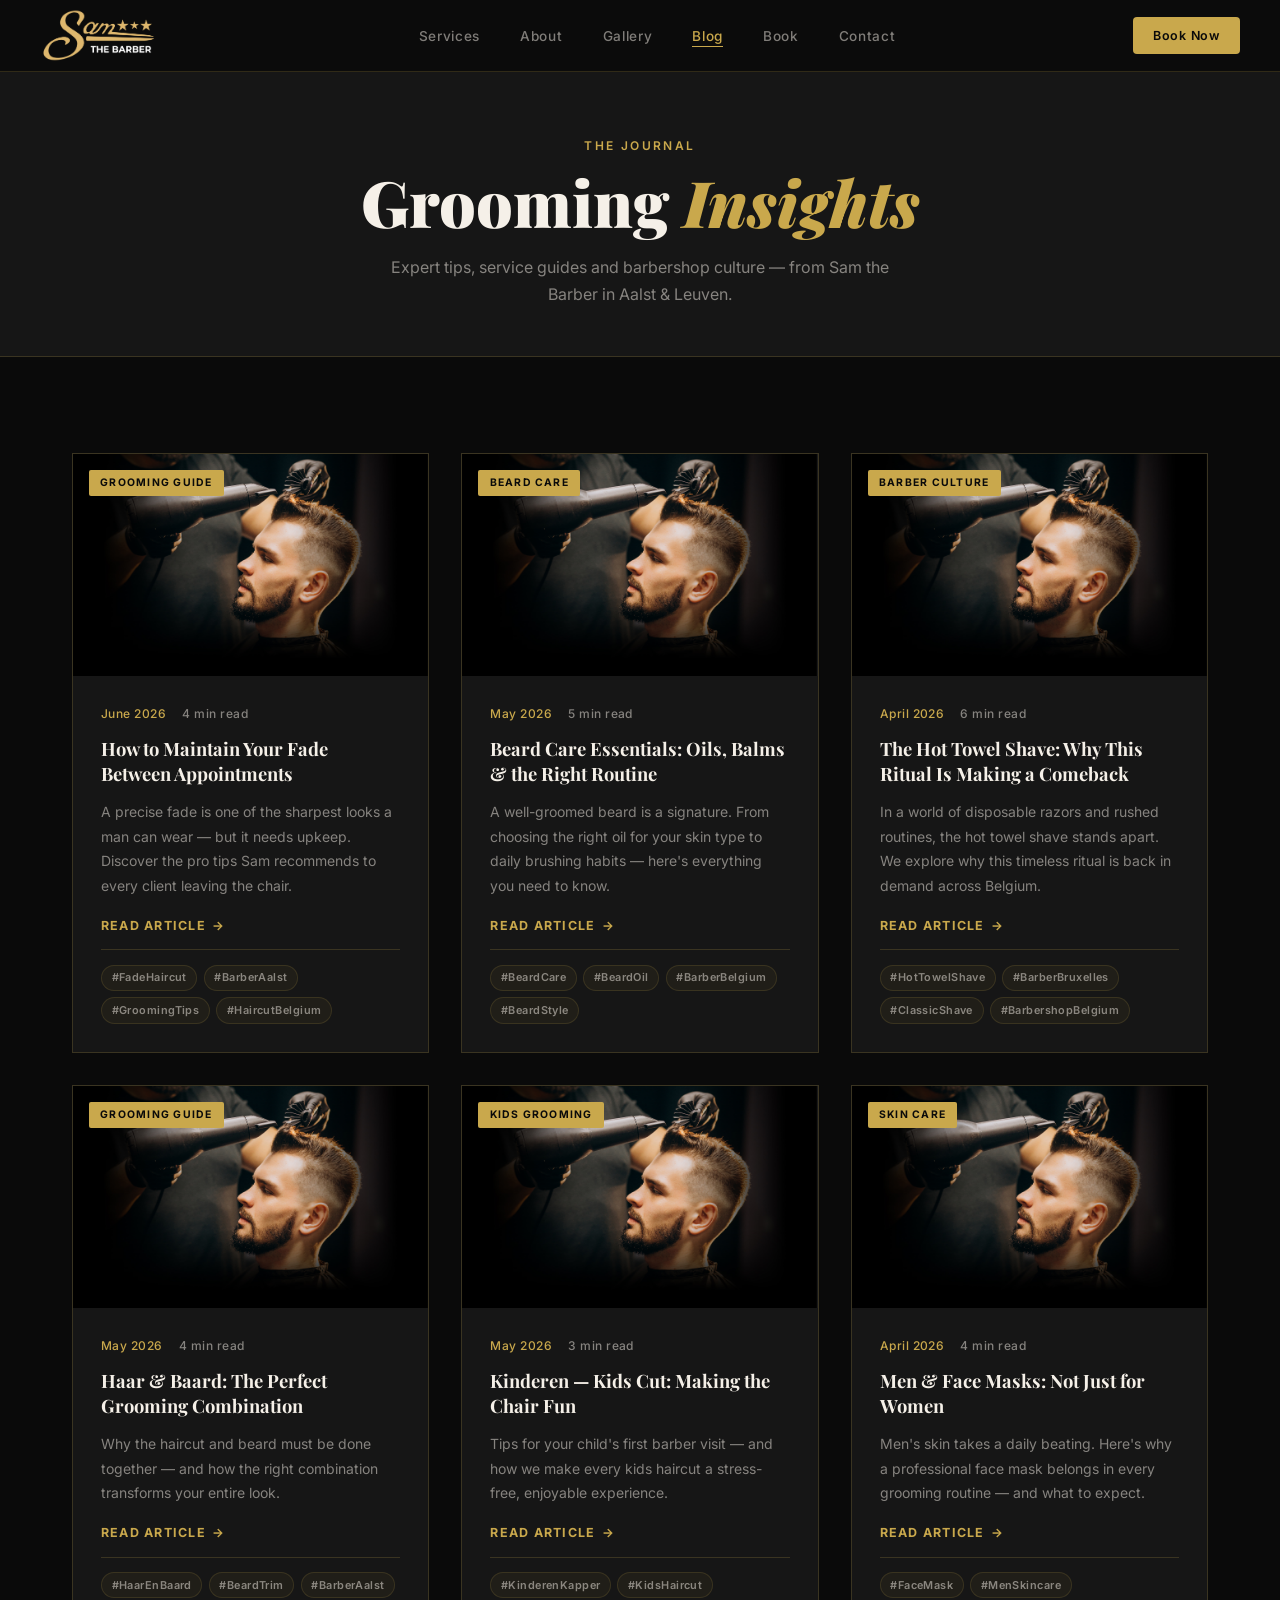
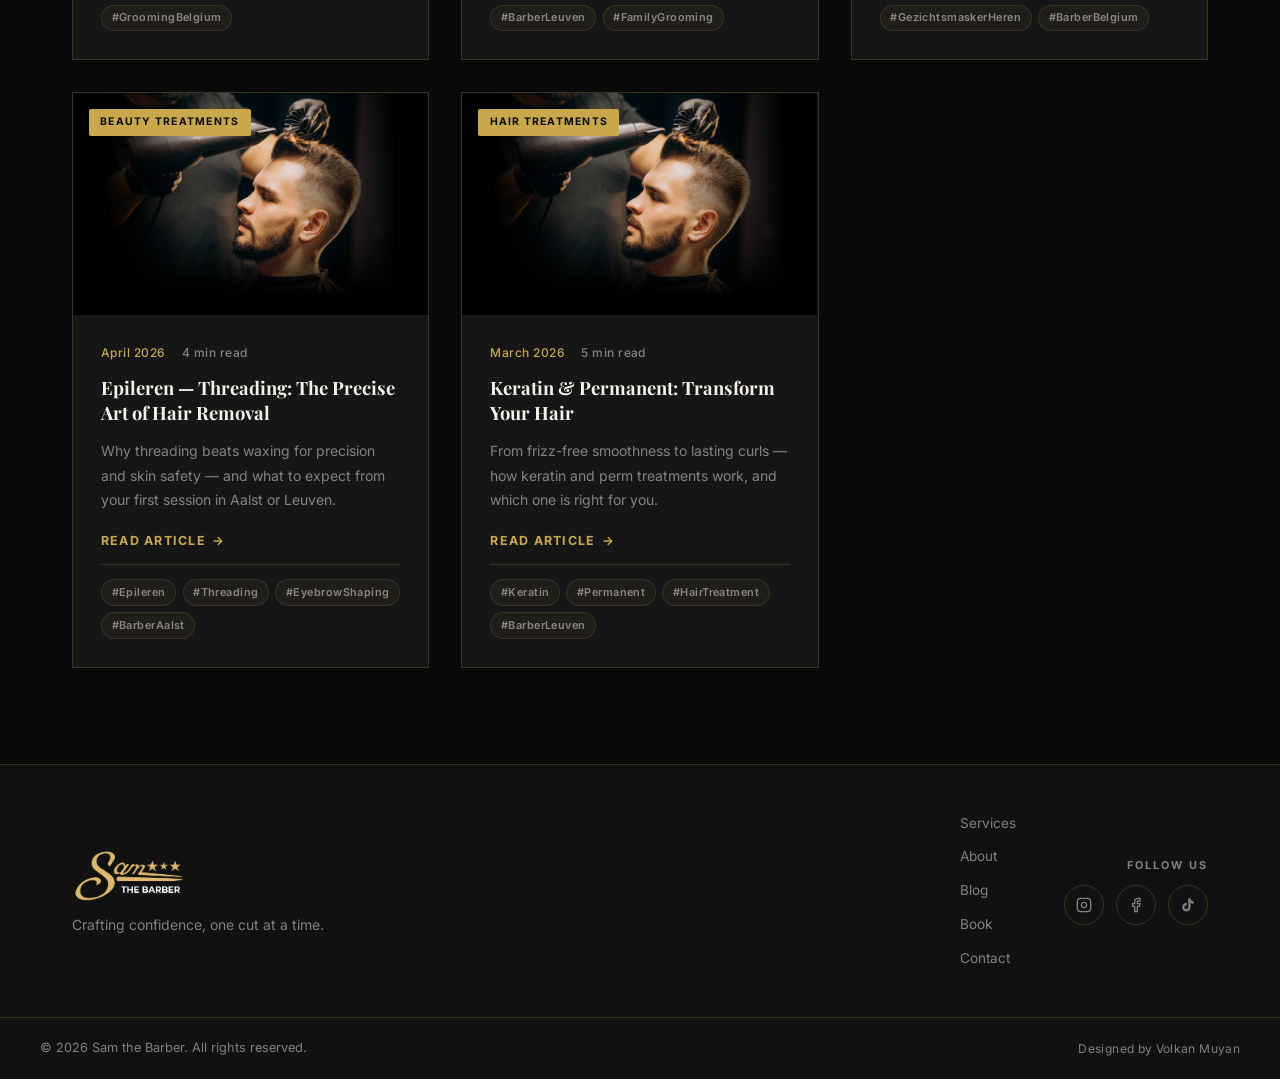
==== blog.html @ c435bdd6 "Complete redesign: dual-location pricing, blog journal, AI chat assistant, mobile optimisation - Two" ====
<!DOCTYPE html>
<html lang="en">
<head>
  <meta charset="UTF-8" />
  <meta name="viewport" content="width=device-width, initial-scale=1.0" />
  <title>The Journal — Grooming Insights | Sam the Barber</title>
  <meta name="description" content="Expert grooming tips, service guides, and barbershop insights from Sam the Barber in Aalst & Leuven, Belgium." />
  <meta name="keywords" content="barbershop blog, grooming tips, beard care, haircut guide, kapper aalst, leuven barber, sam the barber journal" />
  <meta name="geo.region" content="BE-VOV" />
  <meta name="geo.placename" content="Aalst & Leuven, Belgium" />
  <meta property="og:title" content="The Journal — Grooming Insights | Sam the Barber" />
  <meta property="og:description" content="Expert grooming tips and barbershop insights from Sam the Barber." />
  <meta property="og:type" content="website" />
  <link rel="canonical" href="https://sambarber.be/blog.html" />
  <link rel="preconnect" href="https://fonts.googleapis.com" />
  <link rel="preconnect" href="https://fonts.gstatic.com" crossorigin />
  <link href="https://fonts.googleapis.com/css2?family=Playfair+Display:ital,wght@0,400;0,700;0,900;1,400&family=Inter:wght@300;400;500;600&display=swap" rel="stylesheet" />
  <link rel="stylesheet" href="style.css" />
  <link rel="stylesheet" href="blog.css" />
</head>
<body>

  <nav class="nav scrolled" id="nav">
    <a href="index.html" class="nav-logo"><img src="newlogo.png" alt="Sam the Barber" class="nav-logo-img" /></a>
    <ul class="nav-links">
      <li><a href="index.html#services">Services</a></li>
      <li><a href="index.html#about">About</a></li>
      <li><a href="index.html#gallery">Gallery</a></li>
      <li><a href="blog.html" class="nav-active">Blog</a></li>
      <li><a href="index.html#booking">Book</a></li>
      <li><a href="index.html#contact">Contact</a></li>
    </ul>
    <a href="index.html#booking" class="btn btn-gold btn-sm">Book Now</a>
    <button class="nav-hamburger" id="hamburger" aria-label="Menu"><span></span><span></span><span></span></button>
  </nav>

  <div class="mobile-menu" id="mobileMenu">
    <ul>
      <li><a href="index.html#services">Services</a></li>
      <li><a href="index.html#about">About</a></li>
      <li><a href="index.html#gallery">Gallery</a></li>
      <li><a href="blog.html">Blog</a></li>
      <li><a href="index.html#booking">Book</a></li>
      <li><a href="index.html#contact">Contact</a></li>
    </ul>
  </div>

  <!-- PAGE HEADER -->
  <section class="blog-listing-header">
    <div class="container">
      <p class="section-eyebrow">The Journal</p>
      <h1 class="blog-listing-title">Grooming <em>Insights</em></h1>
      <p class="blog-listing-sub">Expert tips, service guides and barbershop culture — from Sam the Barber in Aalst &amp; Leuven.</p>
    </div>
  </section>

  <!-- ALL ARTICLES GRID -->
  <section class="section blog-listing-section">
    <div class="container">
      <div class="blog-grid blog-grid--full">

        <article class="blog-card" itemscope itemtype="https://schema.org/BlogPosting">
          <a href="blog-1.html" class="blog-card-image-wrap">
            <div class="blog-card-image">
              <img src="https://images.unsplash.com/photo-1503951914875-452162b0f3f1?auto=format&fit=crop&w=800&q=80" alt="How to maintain your fade between appointments" itemprop="image" onerror="this.src='herohoto.jpg'" />
            </div>
            <span class="blog-category">Grooming Guide</span>
          </a>
          <div class="blog-card-body">
            <div class="blog-meta">
              <time datetime="2026-06-01" itemprop="datePublished">June 2026</time>
              <span>4 min read</span>
            </div>
            <h2 class="blog-card-title" itemprop="headline">
              <a href="blog-1.html">How to Maintain Your Fade Between Appointments</a>
            </h2>
            <p class="blog-card-excerpt" itemprop="description">A precise fade is one of the sharpest looks a man can wear — but it needs upkeep. Discover the pro tips Sam recommends to every client leaving the chair.</p>
            <a href="blog-1.html" class="blog-read-more">Read Article <span aria-hidden="true">→</span></a>
            <div class="blog-tags">
              <span class="blog-tag">#FadeHaircut</span>
              <span class="blog-tag">#BarberAalst</span>
              <span class="blog-tag">#GroomingTips</span>
              <span class="blog-tag">#HaircutBelgium</span>
            </div>
          </div>
        </article>

        <article class="blog-card" itemscope itemtype="https://schema.org/BlogPosting">
          <a href="blog-2.html" class="blog-card-image-wrap">
            <div class="blog-card-image">
              <img src="https://images.unsplash.com/photo-1621605815971-1bba7d0a4c40?auto=format&fit=crop&w=800&q=80" alt="Beard care essentials" itemprop="image" onerror="this.src='herohoto.jpg'" />
            </div>
            <span class="blog-category">Beard Care</span>
          </a>
          <div class="blog-card-body">
            <div class="blog-meta">
              <time datetime="2026-05-20" itemprop="datePublished">May 2026</time>
              <span>5 min read</span>
            </div>
            <h2 class="blog-card-title" itemprop="headline">
              <a href="blog-2.html">Beard Care Essentials: Oils, Balms &amp; the Right Routine</a>
            </h2>
            <p class="blog-card-excerpt" itemprop="description">A well-groomed beard is a signature. From choosing the right oil for your skin type to daily brushing habits — here's everything you need to know.</p>
            <a href="blog-2.html" class="blog-read-more">Read Article <span aria-hidden="true">→</span></a>
            <div class="blog-tags">
              <span class="blog-tag">#BeardCare</span>
              <span class="blog-tag">#BeardOil</span>
              <span class="blog-tag">#BarberBelgium</span>
              <span class="blog-tag">#BeardStyle</span>
            </div>
          </div>
        </article>

        <article class="blog-card" itemscope itemtype="https://schema.org/BlogPosting">
          <a href="blog-3.html" class="blog-card-image-wrap">
            <div class="blog-card-image">
              <img src="https://images.unsplash.com/photo-1605497788044-5a32c7078486?auto=format&fit=crop&w=800&q=80" alt="Hot towel shave comeback" itemprop="image" onerror="this.src='herohoto.jpg'" />
            </div>
            <span class="blog-category">Barber Culture</span>
          </a>
          <div class="blog-card-body">
            <div class="blog-meta">
              <time datetime="2026-04-18" itemprop="datePublished">April 2026</time>
              <span>6 min read</span>
            </div>
            <h2 class="blog-card-title" itemprop="headline">
              <a href="blog-3.html">The Hot Towel Shave: Why This Ritual Is Making a Comeback</a>
            </h2>
            <p class="blog-card-excerpt" itemprop="description">In a world of disposable razors and rushed routines, the hot towel shave stands apart. We explore why this timeless ritual is back in demand across Belgium.</p>
            <a href="blog-3.html" class="blog-read-more">Read Article <span aria-hidden="true">→</span></a>
            <div class="blog-tags">
              <span class="blog-tag">#HotTowelShave</span>
              <span class="blog-tag">#BarberBruxelles</span>
              <span class="blog-tag">#ClassicShave</span>
              <span class="blog-tag">#BarbershopBelgium</span>
            </div>
          </div>
        </article>

        <article class="blog-card" itemscope itemtype="https://schema.org/BlogPosting">
          <a href="blog-4.html" class="blog-card-image-wrap">
            <div class="blog-card-image">
              <img src="https://images.unsplash.com/photo-1503951914875-452162b0f3f1?auto=format&fit=crop&w=800&q=80" alt="Haar en Baard combination" itemprop="image" onerror="this.src='herohoto.jpg'" />
            </div>
            <span class="blog-category">Grooming Guide</span>
          </a>
          <div class="blog-card-body">
            <div class="blog-meta">
              <time datetime="2026-05-20" itemprop="datePublished">May 2026</time>
              <span>4 min read</span>
            </div>
            <h2 class="blog-card-title" itemprop="headline">
              <a href="blog-4.html">Haar &amp; Baard: The Perfect Grooming Combination</a>
            </h2>
            <p class="blog-card-excerpt" itemprop="description">Why the haircut and beard must be done together — and how the right combination transforms your entire look.</p>
            <a href="blog-4.html" class="blog-read-more">Read Article <span aria-hidden="true">→</span></a>
            <div class="blog-tags">
              <span class="blog-tag">#HaarEnBaard</span>
              <span class="blog-tag">#BeardTrim</span>
              <span class="blog-tag">#BarberAalst</span>
              <span class="blog-tag">#GroomingBelgium</span>
            </div>
          </div>
        </article>

        <article class="blog-card" itemscope itemtype="https://schema.org/BlogPosting">
          <a href="blog-5.html" class="blog-card-image-wrap">
            <div class="blog-card-image">
              <img src="https://images.unsplash.com/photo-1585747860715-2ba37e788b70?auto=format&fit=crop&w=800&q=80" alt="Kids haircut at Sam the Barber" itemprop="image" onerror="this.src='herohoto.jpg'" />
            </div>
            <span class="blog-category">Kids Grooming</span>
          </a>
          <div class="blog-card-body">
            <div class="blog-meta">
              <time datetime="2026-05-05" itemprop="datePublished">May 2026</time>
              <span>3 min read</span>
            </div>
            <h2 class="blog-card-title" itemprop="headline">
              <a href="blog-5.html">Kinderen — Kids Cut: Making the Chair Fun</a>
            </h2>
            <p class="blog-card-excerpt" itemprop="description">Tips for your child's first barber visit — and how we make every kids haircut a stress-free, enjoyable experience.</p>
            <a href="blog-5.html" class="blog-read-more">Read Article <span aria-hidden="true">→</span></a>
            <div class="blog-tags">
              <span class="blog-tag">#KinderenKapper</span>
              <span class="blog-tag">#KidsHaircut</span>
              <span class="blog-tag">#BarberLeuven</span>
              <span class="blog-tag">#FamilyGrooming</span>
            </div>
          </div>
        </article>

        <article class="blog-card" itemscope itemtype="https://schema.org/BlogPosting">
          <a href="blog-6.html" class="blog-card-image-wrap">
            <div class="blog-card-image">
              <img src="https://images.unsplash.com/photo-1622286342621-4bd3a3f36461?auto=format&fit=crop&w=800&q=80" alt="Men face mask treatment" itemprop="image" onerror="this.src='herohoto.jpg'" />
            </div>
            <span class="blog-category">Skin Care</span>
          </a>
          <div class="blog-card-body">
            <div class="blog-meta">
              <time datetime="2026-04-28" itemprop="datePublished">April 2026</time>
              <span>4 min read</span>
            </div>
            <h2 class="blog-card-title" itemprop="headline">
              <a href="blog-6.html">Men &amp; Face Masks: Not Just for Women</a>
            </h2>
            <p class="blog-card-excerpt" itemprop="description">Men's skin takes a daily beating. Here's why a professional face mask belongs in every grooming routine — and what to expect.</p>
            <a href="blog-6.html" class="blog-read-more">Read Article <span aria-hidden="true">→</span></a>
            <div class="blog-tags">
              <span class="blog-tag">#FaceMask</span>
              <span class="blog-tag">#MenSkincare</span>
              <span class="blog-tag">#GezichtsmaskerHeren</span>
              <span class="blog-tag">#BarberBelgium</span>
            </div>
          </div>
        </article>

        <article class="blog-card" itemscope itemtype="https://schema.org/BlogPosting">
          <a href="blog-7.html" class="blog-card-image-wrap">
            <div class="blog-card-image">
              <img src="https://images.unsplash.com/photo-1519735777090-ec97162dc266?auto=format&fit=crop&w=800&q=80" alt="Threading epileren at Sam the Barber" itemprop="image" onerror="this.src='herohoto.jpg'" />
            </div>
            <span class="blog-category">Beauty Treatments</span>
          </a>
          <div class="blog-card-body">
            <div class="blog-meta">
              <time datetime="2026-04-10" itemprop="datePublished">April 2026</time>
              <span>4 min read</span>
            </div>
            <h2 class="blog-card-title" itemprop="headline">
              <a href="blog-7.html">Epileren — Threading: The Precise Art of Hair Removal</a>
            </h2>
            <p class="blog-card-excerpt" itemprop="description">Why threading beats waxing for precision and skin safety — and what to expect from your first session in Aalst or Leuven.</p>
            <a href="blog-7.html" class="blog-read-more">Read Article <span aria-hidden="true">→</span></a>
            <div class="blog-tags">
              <span class="blog-tag">#Epileren</span>
              <span class="blog-tag">#Threading</span>
              <span class="blog-tag">#EyebrowShaping</span>
              <span class="blog-tag">#BarberAalst</span>
            </div>
          </div>
        </article>

        <article class="blog-card" itemscope itemtype="https://schema.org/BlogPosting">
          <a href="blog-8.html" class="blog-card-image-wrap">
            <div class="blog-card-image">
              <img src="https://images.unsplash.com/photo-1522337360788-8b13dee7a37e?auto=format&fit=crop&w=800&q=80" alt="Keratin treatment and perm" itemprop="image" onerror="this.src='herohoto.jpg'" />
            </div>
            <span class="blog-category">Hair Treatments</span>
          </a>
          <div class="blog-card-body">
            <div class="blog-meta">
              <time datetime="2026-03-25" itemprop="datePublished">March 2026</time>
              <span>5 min read</span>
            </div>
            <h2 class="blog-card-title" itemprop="headline">
              <a href="blog-8.html">Keratin &amp; Permanent: Transform Your Hair</a>
            </h2>
            <p class="blog-card-excerpt" itemprop="description">From frizz-free smoothness to lasting curls — how keratin and perm treatments work, and which one is right for you.</p>
            <a href="blog-8.html" class="blog-read-more">Read Article <span aria-hidden="true">→</span></a>
            <div class="blog-tags">
              <span class="blog-tag">#Keratin</span>
              <span class="blog-tag">#Permanent</span>
              <span class="blog-tag">#HairTreatment</span>
              <span class="blog-tag">#BarberLeuven</span>
            </div>
          </div>
        </article>

      </div>
    </div>
  </section>

  <footer class="footer">
    <div class="container footer-inner">
      <div class="footer-brand">
        <img src="newlogo.png" alt="Sam the Barber" class="nav-logo-img footer-logo-img" />
        <p>Crafting confidence, one cut at a time.</p>
      </div>
      <div class="footer-links">
        <a href="index.html#services">Services</a>
        <a href="index.html#about">About</a>
        <a href="blog.html">Blog</a>
        <a href="index.html#booking">Book</a>
        <a href="index.html#contact">Contact</a>
      </div>
      <div class="footer-social">
        <p class="footer-follow-label">Follow Us</p>
        <div class="footer-social-icons">
          <a href="https://instagram.com/sam.barbershopp" target="_blank" rel="noopener" aria-label="Instagram" class="social-link">
            <svg viewBox="0 0 24 24" fill="none" stroke="currentColor" stroke-width="2"><rect x="2" y="2" width="20" height="20" rx="5" ry="5"/><path d="M16 11.37A4 4 0 1 1 12.63 8 4 4 0 0 1 16 11.37z"/><line x1="17.5" y1="6.5" x2="17.51" y2="6.5"/></svg>
          </a>
          <a href="https://facebook.com/sam.barbershop.2023" target="_blank" rel="noopener" aria-label="Facebook" class="social-link">
            <svg viewBox="0 0 24 24" fill="none" stroke="currentColor" stroke-width="2"><path d="M18 2h-3a5 5 0 0 0-5 5v3H7v4h3v8h4v-8h3l1-4h-4V7a1 1 0 0 1 1-1h3z"/></svg>
          </a>
          <a href="https://tiktok.com/@sam.barbershop3" target="_blank" rel="noopener" aria-label="TikTok" class="social-link">
            <svg viewBox="0 0 24 24" fill="currentColor" width="16" height="16"><path d="M19.59 6.69a4.83 4.83 0 0 1-3.77-4.25V2h-3.45v13.67a2.89 2.89 0 0 1-2.88 2.5 2.89 2.89 0 0 1-2.89-2.89 2.89 2.89 0 0 1 2.89-2.89c.28 0 .54.04.79.1V9.01a6.27 6.27 0 0 0-.79-.05 6.34 6.34 0 0 0-6.34 6.34 6.34 6.34 0 0 0 6.34 6.34 6.34 6.34 0 0 0 6.33-6.34V8.69a8.18 8.18 0 0 0 4.78 1.52V6.79a4.85 4.85 0 0 1-1-.1z"/></svg>
          </a>
        </div>
      </div>
    </div>
    <div class="footer-bottom">
      <p>© 2026 Sam the Barber. All rights reserved.</p>
      <a href="https://volkanmuyan.github.io/portfolio/" target="_blank" rel="noopener" class="footer-designed-by">Designed by Volkan Muyan</a>
    </div>
  </footer>

  <script>
    const hamburger = document.getElementById('hamburger');
    const mobileMenu = document.getElementById('mobileMenu');
    hamburger.addEventListener('click', () => {
      const open = hamburger.classList.toggle('open');
      mobileMenu.classList.toggle('open', open);
      document.body.style.overflow = open ? 'hidden' : '';
    });
    mobileMenu.querySelectorAll('a').forEach(link => {
      link.addEventListener('click', () => {
        hamburger.classList.remove('open');
        mobileMenu.classList.remove('open');
        document.body.style.overflow = '';
      });
    });
  </script>
</body>
</html>
---- style.css ----
/* ============================================================
   VARIABLES & RESET
   ============================================================ */
:root {
  --gold: #C9A84C;
  --gold-light: #e0be78;
  --gold-dim: rgba(201, 168, 76, 0.15);
  --black: #0a0a0a;
  --black-soft: #111111;
  --surface: #161616;
  --surface-2: #1e1e1e;
  --off-white: #F5F0E8;
  --text-muted: rgba(245, 240, 232, 0.5);
  --border: rgba(201, 168, 76, 0.2);

  --font-serif: 'Playfair Display', Georgia, serif;
  --font-sans: 'Inter', system-ui, sans-serif;

  --nav-h: 72px;
  --radius: 4px;
  --transition: 0.4s cubic-bezier(0.16, 1, 0.3, 1);
}

*, *::before, *::after { box-sizing: border-box; margin: 0; padding: 0; }

html { scroll-behavior: smooth; }

body {
  background: var(--black);
  color: var(--off-white);
  font-family: var(--font-sans);
  font-size: 16px;
  line-height: 1.6;
  overflow-x: hidden;
}

img { max-width: 100%; display: block; }
a { color: inherit; text-decoration: none; }
button { cursor: pointer; border: none; background: none; font-family: inherit; }
ul { list-style: none; }

/* ============================================================
   TYPOGRAPHY
   ============================================================ */
.section-eyebrow {
  font-family: var(--font-sans);
  font-size: 0.75rem;
  font-weight: 600;
  letter-spacing: 0.2em;
  text-transform: uppercase;
  color: var(--gold);
  margin-bottom: 0.75rem;
}

.section-title {
  font-family: var(--font-serif);
  font-size: clamp(2rem, 4vw, 3rem);
  font-weight: 700;
  line-height: 1.15;
  color: var(--off-white);
}

/* ============================================================
   LAYOUT
   ============================================================ */
.container {
  max-width: 1200px;
  margin: 0 auto;
  padding: 0 2rem;
}

.section {
  padding: 6rem 0;
}

.section-dark {
  background: var(--surface);
}

.section-header {
  text-align: center;
  margin-bottom: 4rem;
}

/* ============================================================
   NAV
   ============================================================ */
.nav {
  position: fixed;
  top: 0;
  left: 0;
  right: 0;
  z-index: 100;
  display: flex;
  align-items: center;
  justify-content: space-between;
  height: var(--nav-h);
  padding: 0 2.5rem;
  background: transparent;
  transition: background 0.5s cubic-bezier(0.22, 1, 0.36, 1);
}

.nav.scrolled {
  background: rgba(10, 10, 10, 0.85);
  backdrop-filter: blur(20px);
  -webkit-backdrop-filter: blur(20px);
  border-bottom: 1px solid var(--border);
}

.nav-logo {
  display: flex;
  align-items: center;
  line-height: 0;
  font-size: 0;
  border: none;
  outline: none;
  text-decoration: none;
}

.nav-logo::before,
.nav-logo::after {
  content: none !important;
  display: none !important;
}

.nav-logo-img {
  height: 62px;
  width: auto;
  object-fit: contain;
  display: block;
  border: none;
  outline: none;
  filter: brightness(1.05);
  transition: opacity 0.25s;
}

.nav-logo-img:hover { opacity: 0.85; }

.footer-logo-img {
  height: 60px;
}

.nav-links {
  display: flex;
  gap: 2.5rem;
}

.nav-links a {
  font-size: 0.85rem;
  font-weight: 500;
  letter-spacing: 0.05em;
  color: var(--text-muted);
  transition: color 0.25s;
  position: relative;
}

.nav-links a::after {
  content: '';
  position: absolute;
  bottom: -3px;
  left: 0;
  width: 0;
  height: 1px;
  background: var(--gold);
  transition: width 0.3s;
}

.nav-links a:hover { color: var(--off-white); }
.nav-links a:hover::after { width: 100%; }


.lang-toggle {
  display: flex;
  align-items: center;
  gap: 0.3rem;
  font-size: 0.75rem;
  font-weight: 600;
  letter-spacing: 0.1em;
  color: var(--text-muted);
  border: 1px solid var(--border);
  padding: 0.35rem 0.75rem;
  border-radius: 100px;
  transition: border-color 0.25s, color 0.25s;
}

.lang-toggle:hover { border-color: var(--gold); color: var(--gold); }

.lang-option { transition: color 0.25s; }
.lang-option.active { color: var(--gold); }
.lang-divider { opacity: 0.4; }

.nav-hamburger {
  display: none;
  flex-direction: column;
  gap: 5px;
  padding: 4px;
}
.nav-hamburger span {
  display: block;
  width: 24px;
  height: 2px;
  background: var(--off-white);
  transition: transform 0.3s, opacity 0.3s;
}
.nav-hamburger.open span:nth-child(1) { transform: translateY(7px) rotate(45deg); }
.nav-hamburger.open span:nth-child(2) { opacity: 0; }
.nav-hamburger.open span:nth-child(3) { transform: translateY(-7px) rotate(-45deg); }

/* Mobile menu */
.mobile-menu {
  position: fixed;
  top: var(--nav-h);
  left: 0;
  right: 0;
  background: rgba(10, 10, 10, 0.99);
  z-index: 99;
  padding: 2rem;
  transform: translateY(-110%);
  visibility: hidden;
  transition: transform 0.4s cubic-bezier(0.16, 1, 0.3, 1), visibility 0s linear 0.4s;
  border-bottom: 1px solid var(--border);
}
.mobile-menu.open {
  transform: translateY(0);
  visibility: visible;
  transition: transform 0.4s cubic-bezier(0.16, 1, 0.3, 1), visibility 0s linear 0s;
}
.mobile-menu ul { display: flex; flex-direction: column; gap: 1.5rem; }
.mobile-menu a { font-size: 1.2rem; font-weight: 500; color: var(--off-white); }

/* ============================================================
   BUTTONS
   ============================================================ */
.btn {
  display: inline-flex;
  align-items: center;
  justify-content: center;
  gap: 0.5rem;
  padding: 0.875rem 2rem;
  font-size: 0.875rem;
  font-weight: 600;
  letter-spacing: 0.06em;
  border-radius: var(--radius);
  transition: all 0.3s cubic-bezier(0.16, 1, 0.3, 1);
  position: relative;
  overflow: hidden;
}

.btn::before {
  content: '';
  position: absolute;
  inset: 0;
  background: white;
  opacity: 0;
  transition: opacity 0.3s;
}
.btn:hover::before { opacity: 0.07; }

.btn-gold {
  background: var(--gold);
  color: var(--black);
}
.btn-gold:hover {
  background: var(--gold-light);
  transform: translateY(-2px);
  box-shadow: 0 8px 30px rgba(201, 168, 76, 0.35);
}

.btn-ghost {
  background: transparent;
  color: var(--off-white);
  border: 1px solid rgba(245, 240, 232, 0.3);
}
.btn-ghost:hover {
  border-color: var(--off-white);
  transform: translateY(-2px);
}

.btn-full { width: 100%; }

/* ============================================================
   HERO
   ============================================================ */
.hero {
  position: relative;
  height: 100vh;
  min-height: 700px;
  display: flex;
  align-items: center;
  justify-content: center;
  overflow: hidden;
}

.hero-bg {
  position: absolute;
  inset: 0;
  background-image: url('herohoto.jpg');
  background-size: cover;
  background-position: center top;
  background-repeat: no-repeat;
  transform-origin: center center;
  animation: heroZoom 26s cubic-bezier(0.0, 0.0, 0.2, 1) forwards;
  will-change: transform;
}

@keyframes heroZoom {
  from { transform: scale(1.0); }
  to   { transform: scale(1.05); }
}

.hero-overlay {
  position: absolute;
  inset: 0;
  background:
    linear-gradient(to bottom, rgba(0,0,0,0.45) 0%, rgba(0,0,0,0.35) 50%, var(--black) 100%),
    radial-gradient(ellipse 80% 60% at 50% 40%, rgba(0,0,0,0.2) 0%, transparent 70%);
}

.hero-content {
  position: relative;
  z-index: 2;
  text-align: center;
  padding: 0 1.5rem;
  max-width: 900px;
}

.hero-eyebrow {
  font-size: 0.75rem;
  font-weight: 600;
  letter-spacing: 0.25em;
  text-transform: uppercase;
  color: var(--gold);
  margin-bottom: 1.5rem;
}

.hero-title {
  font-family: var(--font-serif);
  font-size: clamp(3.5rem, 10vw, 8rem);
  font-weight: 900;
  line-height: 1.0;
  color: var(--off-white);
  margin-bottom: 1.5rem;
}

.hero-title em {
  font-style: italic;
  color: var(--gold);
}

.hero-sub {
  font-size: clamp(1rem, 2vw, 1.2rem);
  color: var(--text-muted);
  max-width: 500px;
  margin: 0 auto 2.5rem;
  line-height: 1.7;
}

.hero-cta {
  display: flex;
  gap: 1rem;
  justify-content: center;
  flex-wrap: wrap;
}

.hero-scroll-indicator {
  position: absolute;
  bottom: 2.5rem;
  left: 50%;
  transform: translateX(-50%);
  z-index: 2;
}

.hero-scroll-indicator span {
  display: block;
  width: 1px;
  height: 60px;
  background: linear-gradient(to bottom, transparent, var(--gold));
  margin: 0 auto;
  animation: scrollPulse 2s ease-in-out infinite;
}

@keyframes scrollPulse {
  0%, 100% { opacity: 0.3; transform: scaleY(0.8); }
  50% { opacity: 1; transform: scaleY(1); }
}

/* ============================================================
   SERVICES
   ============================================================ */
.services-grid {
  display: grid;
  grid-template-columns: repeat(3, 1fr);
  gap: 1.5px;
  background: var(--border);
  border: 1px solid var(--border);
}

.service-card {
  background: var(--black);
  padding: 2.5rem 2rem;
  display: flex;
  flex-direction: column;
  gap: 0.75rem;
  transition: background var(--transition);
  position: relative;
  overflow: hidden;
}

.service-card::before {
  content: '';
  position: absolute;
  bottom: 0;
  left: 0;
  width: 0;
  height: 2px;
  background: var(--gold);
  transition: width 0.4s;
}

.service-card:hover { background: var(--surface-2); }
.service-card:hover::before { width: 100%; }

.service-icon {
  color: var(--gold);
  margin-bottom: 0.25rem;
}

.service-icon svg {
  width: 28px;
  height: 28px;
  stroke: var(--gold);
}

.service-card h3 {
  font-family: var(--font-serif);
  font-size: 1.25rem;
  color: var(--off-white);
}

.service-card p {
  font-size: 0.875rem;
  color: var(--text-muted);
  flex: 1;
}

.service-price {
  font-family: var(--font-serif);
  font-size: 1.5rem;
  font-weight: 700;
  color: var(--gold);
  display: block;
  margin-top: 0.5rem;
}

/* ============================================================
   ABOUT
   ============================================================ */
.about-grid {
  display: grid;
  grid-template-columns: 1fr 1fr;
  gap: 5rem;
  align-items: center;
}

.about-image {
  position: relative;
}

.about-photo {
  width: 100%;
  aspect-ratio: 3/4;
  overflow: hidden;
  border: 1px solid var(--border);
  background-color: var(--surface-2);
}

.about-fill-img {
  width: 100%;
  height: 100%;
  object-fit: cover;
  object-position: center top;
  display: block;
}

.about-badge {
  position: absolute;
  bottom: -1.5rem;
  right: -1.5rem;
  background: var(--gold);
  color: var(--black);
  padding: 1.25rem 1.5rem;
  text-align: center;
  min-width: 120px;
}

.badge-number {
  display: block;
  font-family: var(--font-serif);
  font-size: 2rem;
  font-weight: 900;
  line-height: 1;
}

.badge-label {
  font-size: 0.7rem;
  font-weight: 600;
  letter-spacing: 0.1em;
  text-transform: uppercase;
}

.about-content {
  display: flex;
  flex-direction: column;
  gap: 1.25rem;
}

.about-content p {
  color: var(--text-muted);
  line-height: 1.8;
}

/* ============================================================
   GALLERY
   ============================================================ */
.gallery-grid {
  display: grid;
  grid-template-columns: repeat(3, 1fr);
  grid-template-rows: repeat(2, 280px);
  gap: 4px;
}

.gallery-item {
  position: relative;
  overflow: hidden;
  cursor: pointer;
}

.gallery-bg {
  position: absolute;
  inset: 0;
  overflow: hidden;
  background-color: var(--surface-2);
}

.gallery-bg img {
  width: 100%;
  height: 100%;
  object-fit: cover;
  object-position: center;
  display: block;
  transition: transform 0.8s cubic-bezier(0.22, 1, 0.36, 1);
  will-change: transform;
}

.gallery-item:hover .gallery-bg img { transform: scale(1.07); }

.gallery-overlay {
  position: absolute;
  inset: 0;
  background: linear-gradient(to top, rgba(0,0,0,0.85) 0%, transparent 55%);
  display: flex;
  align-items: flex-end;
  padding: 1.25rem;
  opacity: 0;
  transition: opacity 0.6s cubic-bezier(0.22, 1, 0.36, 1);
}

.gallery-item:hover .gallery-overlay { opacity: 1; }

.gallery-overlay span {
  font-size: 0.8rem;
  font-weight: 600;
  letter-spacing: 0.1em;
  text-transform: uppercase;
  color: var(--gold);
}

/* ============================================================
   BOOKING
   ============================================================ */
.booking-wrapper {
  max-width: 720px;
  margin: 0 auto;
  position: relative;
}

.booking-form {
  background: rgba(255,255,255,0.03);
  border: 1px solid var(--border);
  backdrop-filter: blur(10px);
  padding: 2.5rem;
  display: flex;
  flex-direction: column;
  gap: 1.5rem;
}

.form-row {
  display: grid;
  grid-template-columns: 1fr 1fr;
  gap: 1.5rem;
}

.form-group {
  display: flex;
  flex-direction: column;
  gap: 0.5rem;
  position: relative;
}

.form-group label {
  font-size: 0.8rem;
  font-weight: 600;
  letter-spacing: 0.08em;
  text-transform: uppercase;
  color: var(--text-muted);
}

.form-group input,
.form-group select,
.form-group textarea {
  background: rgba(255,255,255,0.04);
  border: 1px solid rgba(255,255,255,0.1);
  color: var(--off-white);
  font-family: var(--font-sans);
  font-size: 0.95rem;
  padding: 0.75rem 1rem;
  border-radius: var(--radius);
  outline: none;
  transition: border-color 0.25s, background 0.25s;
  width: 100%;
  appearance: none;
  -webkit-appearance: none;
}

.form-group input:focus,
.form-group select:focus,
.form-group textarea:focus {
  border-color: var(--gold);
  background: rgba(201, 168, 76, 0.05);
}

.form-group input.error,
.form-group select.error {
  border-color: #e05252;
}

.form-group select option { background: var(--surface); }

.form-group input[type="date"]::-webkit-calendar-picker-indicator {
  filter: invert(0.7);
  cursor: pointer;
}

.form-error {
  font-size: 0.75rem;
  color: #e05252;
  display: none;
}

.form-group.has-error .form-error { display: block; }

.time-slots {
  display: grid;
  grid-template-columns: repeat(4, 1fr);
  gap: 0.5rem;
}

.time-slot {
  padding: 0.5rem;
  font-size: 0.8rem;
  font-weight: 600;
  color: var(--text-muted);
  border: 1px solid rgba(255,255,255,0.1);
  border-radius: var(--radius);
  transition: all 0.2s;
  font-family: var(--font-sans);
}

.time-slot:hover {
  border-color: var(--gold);
  color: var(--gold);
}

.time-slot.selected {
  background: var(--gold);
  border-color: var(--gold);
  color: var(--black);
}

.time-slot.unavailable {
  opacity: 0.3;
  cursor: not-allowed;
  text-decoration: line-through;
}

/* Success state */
.booking-success {
  display: none;
  text-align: center;
  padding: 4rem 2rem;
  background: rgba(255,255,255,0.03);
  border: 1px solid var(--border);
  flex-direction: column;
  align-items: center;
  gap: 1rem;
}

.booking-success.visible {
  display: flex;
  animation: fadeIn 0.5s ease;
}

.success-icon {
  width: 64px;
  height: 64px;
  border-radius: 50%;
  background: var(--gold);
  color: var(--black);
  font-size: 1.75rem;
  display: flex;
  align-items: center;
  justify-content: center;
  font-weight: 700;
  margin-bottom: 0.5rem;
  animation: popIn 0.4s cubic-bezier(0.16, 1, 0.3, 1);
}

@keyframes popIn {
  from { transform: scale(0); opacity: 0; }
  to { transform: scale(1); opacity: 1; }
}

.booking-success h3 {
  font-family: var(--font-serif);
  font-size: 1.75rem;
}

/* ============================================================
   CONTACT
   ============================================================ */
.contact-grid {
  display: grid;
  grid-template-columns: repeat(3, 1fr);
  gap: 1.5rem;
}

.contact-card {
  background: var(--surface);
  border: 1px solid var(--border);
  padding: 2rem;
  text-align: center;
  display: flex;
  flex-direction: column;
  align-items: center;
  gap: 0.75rem;
  transition: border-color var(--transition), transform var(--transition);
}

.contact-card:hover {
  border-color: var(--gold);
  transform: translateY(-4px);
}

.contact-icon {
  width: 44px;
  height: 44px;
  display: flex;
  align-items: center;
  justify-content: center;
}

.contact-icon svg {
  width: 28px;
  height: 28px;
  stroke: var(--gold);
}

.contact-card h3 {
  font-family: var(--font-serif);
  font-size: 1.1rem;
  color: var(--gold);
}

.contact-card p {
  font-size: 0.9rem;
  color: var(--text-muted);
  line-height: 1.7;
}

.contact-card a {
  color: var(--off-white);
  transition: color 0.25s;
}
.contact-card a:hover { color: var(--gold); }

/* ============================================================
   FOOTER
   ============================================================ */
.footer {
  background: var(--black-soft);
  border-top: 1px solid var(--border);
  padding: 3rem 0 0;
  position: relative;
  z-index: 9001; /* sits above the fixed chat widget */
}

.footer-inner {
  display: grid;
  grid-template-columns: 1fr auto auto;
  gap: 3rem;
  align-items: center;
  padding-bottom: 3rem;
}

.footer-brand p {
  font-size: 0.875rem;
  color: var(--text-muted);
  margin-top: 0.5rem;
}

.footer-links {
  display: flex;
  flex-direction: column;
  gap: 0.75rem;
}

.footer-links a {
  font-size: 0.85rem;
  color: var(--text-muted);
  transition: color 0.25s;
}
.footer-links a:hover { color: var(--gold); }

.footer-social {
  display: flex;
  flex-direction: column;
  align-items: flex-end;
  gap: 0.65rem;
}

.footer-follow-label {
  font-size: 0.68rem;
  font-weight: 700;
  letter-spacing: 0.18em;
  text-transform: uppercase;
  color: var(--text-muted);
}

.footer-social-icons {
  display: flex;
  gap: 0.75rem;
}

.social-link {
  width: 40px;
  height: 40px;
  border: 1px solid var(--border);
  border-radius: 50%;
  display: flex;
  align-items: center;
  justify-content: center;
  color: var(--text-muted);
  transition: all 0.25s;
}

.social-link svg { width: 16px; height: 16px; }

.social-link:hover {
  border-color: var(--gold);
  color: var(--gold);
  transform: translateY(-2px);
}

.footer-bottom {
  border-top: 1px solid var(--border);
  padding: 1.25rem 2.5rem;
  display: flex;
  align-items: center;
  justify-content: space-between;
  gap: 1rem;
}

.footer-bottom p {
  font-size: 0.8rem;
  color: var(--text-muted);
}

.footer-designed-by {
  font-size: 0.75rem;
  color: var(--text-muted);
  letter-spacing: 0.03em;
  white-space: nowrap;
  transition: color 0.25s;
}
.footer-designed-by:hover { color: var(--gold); }

@media (max-width: 600px) {
  .footer-bottom { flex-direction: column; gap: 0.4rem; text-align: center; padding: 1.25rem 1.25rem; }
}

/* ============================================================
   SCROLL ANIMATIONS
   ============================================================ */
.fade-up {
  opacity: 0;
  transform: translateY(22px);
  filter: blur(5px);
  animation: fadeUp 1.1s cubic-bezier(0.22, 1, 0.36, 1) forwards;
  will-change: transform, opacity, filter;
}

@keyframes fadeUp {
  to { opacity: 1; transform: translateY(0); filter: blur(0); }
}

.delay-1 { animation-delay: 0.18s; }
.delay-2 { animation-delay: 0.36s; }
.delay-3 { animation-delay: 0.54s; }

.reveal {
  opacity: 0;
  transform: translateY(28px);
  filter: blur(3px);
  will-change: transform, opacity, filter;
  transition:
    opacity 1s cubic-bezier(0.22, 1, 0.36, 1),
    transform 1s cubic-bezier(0.22, 1, 0.36, 1),
    filter 1s cubic-bezier(0.22, 1, 0.36, 1);
  transition-delay: var(--delay, 0s);
}

.reveal.visible {
  opacity: 1;
  transform: translateY(0);
  filter: blur(0);
}

@keyframes fadeIn {
  from { opacity: 0; transform: translateY(10px); }
  to { opacity: 1; transform: translateY(0); }
}

/* ============================================================
   RESPONSIVE
   ============================================================ */
@media (max-width: 1024px) {
  .services-grid { grid-template-columns: repeat(2, 1fr); }
  .about-grid { grid-template-columns: 1fr; gap: 3rem; }
  .about-image-wrap { max-width: 400px; margin: 0 auto; }
}

@media (max-width: 768px) {
  .nav-links { display: none; }
  .nav-hamburger { display: flex; }

  .hero-title { font-size: clamp(2.8rem, 12vw, 5rem); }

  .services-grid { grid-template-columns: 1fr; }

  .gallery-grid {
    grid-template-columns: 1fr 1fr;
    grid-template-rows: repeat(3, 220px);
  }

  .form-row { grid-template-columns: 1fr; }
  .time-slots { grid-template-columns: repeat(4, 1fr); }

  .contact-grid { grid-template-columns: 1fr; }

  .footer-inner {
    grid-template-columns: 1fr;
    text-align: center;
    gap: 2rem;
  }
  .footer-links { flex-direction: row; flex-wrap: wrap; justify-content: center; }
  .footer-social { align-items: center; }
  .footer-social-icons { justify-content: center; }
}

@media (max-width: 480px) {
  .container { padding: 0 1.25rem; }
  .section { padding: 4rem 0; }
  .gallery-grid { grid-template-columns: 1fr; grid-template-rows: auto; }
  .gallery-placeholder { aspect-ratio: 4/3; height: auto !important; }
  .gallery-grid { height: auto; }
  .gallery-item { height: 200px; }
  .time-slots { grid-template-columns: repeat(4, 1fr); }
  .booking-form { padding: 1.5rem; }
  .hero-cta { flex-direction: column; align-items: center; }
  .nav { padding: 0 1.25rem; }
}

/* ============================================================
   SALON TABS
   ============================================================ */
.salon-tabs {
  display: flex;
  max-width: 480px;
  margin: 0 auto 3rem;
  border: 1px solid var(--border);
  overflow: hidden;
}

.salon-tab {
  flex: 1;
  display: flex;
  flex-direction: column;
  align-items: center;
  gap: 0.2rem;
  padding: 1.1rem 1.5rem;
  background: var(--black);
  color: var(--text-muted);
  border: none;
  cursor: pointer;
  font-family: var(--font-sans);
  transition: background 0.35s cubic-bezier(0.22, 1, 0.36, 1), color 0.35s;
  position: relative;
}

.salon-tab + .salon-tab { border-left: 1px solid var(--border); }

.salon-tab.active {
  background: var(--gold);
  color: var(--black);
}

.salon-tab-pin {
  width: 16px;
  height: 16px;
  opacity: 0.7;
  margin-bottom: 0.15rem;
}

.salon-tab-city {
  font-family: var(--font-serif);
  font-size: 1.05rem;
  font-weight: 700;
  line-height: 1;
}

.salon-tab-addr {
  font-size: 0.68rem;
  letter-spacing: 0.05em;
  opacity: 0.7;
}

/* Salon panels */
.salon-panel {
  display: none;
}

.salon-panel.active {
  display: block;
  animation: fadeIn 0.5s cubic-bezier(0.22, 1, 0.36, 1);
}

/* ============================================================
   SERVICE ACCORDION
   ============================================================ */
.acc-list {
  border: 1px solid var(--border);
  max-width: 860px;
  margin: 0 auto;
}

.service-acc {
  border-bottom: 1px solid var(--border);
  background: var(--black);
  transition: background 0.3s cubic-bezier(0.22, 1, 0.36, 1);
}

.service-acc:last-child { border-bottom: none; }

.service-acc:hover,
.service-acc.open {
  background: var(--surface-2);
}

.service-acc-trigger {
  width: 100%;
  display: flex;
  align-items: center;
  justify-content: space-between;
  padding: 1.3rem 1.75rem;
  text-align: left;
  background: none;
  font-family: var(--font-sans);
  cursor: pointer;
  gap: 1rem;
}

.service-acc-header {
  display: flex;
  align-items: center;
  justify-content: space-between;
  flex: 1;
  gap: 1.5rem;
  min-width: 0;
}

.service-acc-header h3 {
  font-family: var(--font-serif);
  font-size: 1.1rem;
  font-weight: 700;
  color: var(--off-white);
  transition: color 0.25s;
}

.service-acc.open .service-acc-header h3,
.service-acc:hover .service-acc-header h3 {
  color: var(--gold);
}

.service-acc-price {
  font-family: var(--font-serif);
  font-size: 1.2rem;
  font-weight: 700;
  color: var(--gold);
  white-space: nowrap;
  flex-shrink: 0;
}

.service-chevron {
  width: 18px;
  height: 18px;
  flex-shrink: 0;
  stroke: var(--text-muted);
  transition: transform 0.4s cubic-bezier(0.22, 1, 0.36, 1), stroke 0.25s;
}

.service-acc.open .service-chevron {
  transform: rotate(180deg);
  stroke: var(--gold);
}

.service-acc-body {
  overflow: hidden;
  max-height: 0;
  transition: max-height 0.45s cubic-bezier(0.22, 1, 0.36, 1),
              padding 0.45s cubic-bezier(0.22, 1, 0.36, 1);
  padding: 0 1.75rem;
}

.service-acc.open .service-acc-body {
  max-height: 140px;
  padding: 0 1.75rem 1.25rem;
}

.service-acc-body p {
  font-size: 0.875rem;
  color: var(--text-muted);
  line-height: 1.75;
  border-top: 1px solid var(--border);
  padding-top: 1rem;
}

/* ============================================================
   MAPS SECTION
   ============================================================ */
.maps-section { background: var(--surface); }

.maps-grid {
  display: grid;
  grid-template-columns: 1fr 1fr;
  gap: 2rem;
}

.map-card {
  display: flex;
  flex-direction: column;
  gap: 1rem;
}

.map-info {
  display: flex;
  align-items: center;
  justify-content: space-between;
  gap: 1rem;
}

.map-info-text h3 {
  font-family: var(--font-serif);
  font-size: 1.3rem;
  color: var(--gold);
  margin-bottom: 0.2rem;
}

.map-info-text p {
  font-size: 0.82rem;
  color: var(--text-muted);
  letter-spacing: 0.03em;
}

.map-directions {
  font-size: 0.75rem;
  font-weight: 700;
  letter-spacing: 0.1em;
  text-transform: uppercase;
  color: var(--gold);
  white-space: nowrap;
  transition: opacity 0.2s;
  flex-shrink: 0;
}
.map-directions:hover { opacity: 0.75; }

.map-embed {
  border: 1px solid var(--border);
  overflow: hidden;
  position: relative;
}

.map-embed iframe {
  display: block;
  width: 100%;
  height: 320px;
  filter: grayscale(1) brightness(0.85) contrast(1.1);
  transition: filter 0.5s cubic-bezier(0.22, 1, 0.36, 1);
}

.map-embed:hover iframe { filter: grayscale(0) brightness(1) contrast(1); }

@media (max-width: 768px) {
  .maps-grid { grid-template-columns: 1fr; }
  .map-embed iframe { height: 260px; }
}

/* ============================================================
   TESTIMONIALS SLIDER
   ============================================================ */
.testimonials-section {
  background: var(--surface);
  overflow: hidden;
}

.testimonials-wrap {
  max-width: 780px;
  margin: 0 auto;
  text-align: center;
  position: relative;
}

.testimonials-quote-mark {
  font-family: var(--font-serif);
  font-size: 8rem;
  line-height: 0.6;
  color: var(--gold);
  opacity: 0.18;
  pointer-events: none;
  margin-bottom: 1.5rem;
  display: block;
}

.testimonials-slider {
  position: relative;
  min-height: 160px;
  display: flex;
  align-items: center;
  justify-content: center;
}

.testimonial {
  position: absolute;
  inset: 0;
  display: flex;
  flex-direction: column;
  align-items: center;
  justify-content: center;
  gap: 1.5rem;
  opacity: 0;
  transform: translateY(14px) scale(0.985);
  filter: blur(4px);
  transition:
    opacity 0.85s cubic-bezier(0.22, 1, 0.36, 1),
    transform 0.85s cubic-bezier(0.22, 1, 0.36, 1),
    filter 0.85s cubic-bezier(0.22, 1, 0.36, 1);
  pointer-events: none;
  will-change: transform, opacity, filter;
}

.testimonial.active {
  opacity: 1;
  transform: translateY(0) scale(1);
  filter: blur(0);
  pointer-events: auto;
}

.testimonial-text {
  font-family: var(--font-serif);
  font-size: clamp(1.15rem, 2.5vw, 1.55rem);
  font-style: italic;
  line-height: 1.65;
  color: var(--off-white);
  max-width: 680px;
}

.testimonial-author {
  display: flex;
  flex-direction: column;
  align-items: center;
  gap: 0.3rem;
}

.author-name {
  font-size: 0.8rem;
  font-weight: 600;
  letter-spacing: 0.12em;
  text-transform: uppercase;
  color: var(--text-muted);
}

.author-stars {
  color: var(--gold);
  font-size: 0.9rem;
  letter-spacing: 0.1em;
}

.testimonials-controls {
  display: flex;
  align-items: center;
  justify-content: center;
  gap: 1.25rem;
  margin-top: 3rem;
}

.tslide-btn {
  width: 40px;
  height: 40px;
  border: 1px solid var(--border);
  border-radius: 50%;
  display: flex;
  align-items: center;
  justify-content: center;
  color: var(--text-muted);
  transition: border-color 0.3s, color 0.3s, transform 0.3s cubic-bezier(0.22, 1, 0.36, 1);
  flex-shrink: 0;
}

.tslide-btn svg { width: 16px; height: 16px; }

.tslide-btn:hover {
  border-color: var(--gold);
  color: var(--gold);
  transform: scale(1.1);
}

.tslide-dots {
  display: flex;
  gap: 0.5rem;
  align-items: center;
}

.tslide-dot {
  width: 6px;
  height: 6px;
  border-radius: 50%;
  background: var(--border);
  border: none;
  cursor: pointer;
  transition: background 0.35s, transform 0.35s cubic-bezier(0.22, 1, 0.36, 1), width 0.35s;
}

.tslide-dot.active {
  background: var(--gold);
  transform: scale(1.35);
}

/* ============================================================
   BLOG SECTION
   ============================================================ */
.blog-grid {
  display: grid;
  grid-template-columns: repeat(3, 1fr);
  gap: 2rem;
}

.blog-card {
  background: var(--surface);
  border: 1px solid var(--border);
  display: flex;
  flex-direction: column;
  transition: border-color 0.4s cubic-bezier(0.22, 1, 0.36, 1), transform 0.4s cubic-bezier(0.22, 1, 0.36, 1), box-shadow 0.4s cubic-bezier(0.22, 1, 0.36, 1);
  overflow: hidden;
}

.blog-card:hover {
  border-color: rgba(201, 168, 76, 0.5);
  transform: translateY(-6px);
  box-shadow: 0 20px 60px rgba(0, 0, 0, 0.35);
}

.blog-card-image-wrap {
  position: relative;
  display: block;
  overflow: hidden;
  aspect-ratio: 16/10;
  background: var(--surface-2);
}

.blog-card-image {
  width: 100%;
  height: 100%;
  overflow: hidden;
}

.blog-card-image img {
  width: 100%;
  height: 100%;
  object-fit: cover;
  display: block;
  transition: transform 0.8s cubic-bezier(0.22, 1, 0.36, 1);
  will-change: transform;
}

.blog-card:hover .blog-card-image img {
  transform: scale(1.06);
}

.blog-category {
  position: absolute;
  top: 1rem;
  left: 1rem;
  background: var(--gold);
  color: var(--black);
  font-size: 0.65rem;
  font-weight: 700;
  letter-spacing: 0.12em;
  text-transform: uppercase;
  padding: 0.3rem 0.7rem;
  border-radius: 2px;
  pointer-events: none;
}

.blog-card-body {
  padding: 1.75rem;
  display: flex;
  flex-direction: column;
  gap: 0.85rem;
  flex: 1;
}

.blog-meta {
  display: flex;
  align-items: center;
  gap: 1rem;
  font-size: 0.75rem;
  font-weight: 500;
  color: var(--text-muted);
  letter-spacing: 0.04em;
}

.blog-meta time { color: var(--gold); }

.blog-card-title {
  font-family: var(--font-serif);
  font-size: 1.15rem;
  font-weight: 700;
  line-height: 1.35;
  color: var(--off-white);
}

.blog-card-title a {
  color: inherit;
  transition: color 0.25s;
}

.blog-card-title a:hover { color: var(--gold); }

.blog-card-excerpt {
  font-size: 0.875rem;
  color: var(--text-muted);
  line-height: 1.75;
  flex: 1;
}

.blog-read-more {
  display: inline-flex;
  align-items: center;
  gap: 0.4rem;
  font-size: 0.78rem;
  font-weight: 700;
  letter-spacing: 0.1em;
  text-transform: uppercase;
  color: var(--gold);
  margin-top: 0.25rem;
  transition: gap 0.3s cubic-bezier(0.22, 1, 0.36, 1);
}

.blog-read-more:hover { gap: 0.75rem; }

.blog-tags {
  display: flex;
  flex-wrap: wrap;
  gap: 0.4rem;
  padding-top: 0.9rem;
  border-top: 1px solid var(--border);
  margin-top: auto;
}

.blog-tag {
  font-size: 0.68rem;
  font-weight: 600;
  letter-spacing: 0.04em;
  color: var(--text-muted);
  background: rgba(201, 168, 76, 0.06);
  border: 1px solid rgba(201, 168, 76, 0.15);
  padding: 0.22rem 0.6rem;
  border-radius: 100px;
  transition: color 0.2s, border-color 0.2s, background 0.2s;
}

.blog-tag:hover {
  color: var(--gold);
  border-color: rgba(201, 168, 76, 0.45);
  background: rgba(201, 168, 76, 0.1);
}

/* ============================================================
   BLOG SLIDER
   ============================================================ */
.blog-slider-wrap {
  display: flex;
  align-items: center;
  gap: 1.25rem;
  margin-bottom: 1.5rem;
}

.blog-nav-btn {
  flex-shrink: 0;
  width: 44px;
  height: 44px;
  border: 1px solid var(--border);
  border-radius: 50%;
  display: flex;
  align-items: center;
  justify-content: center;
  color: var(--text-muted);
  background: var(--black);
  transition: border-color 0.3s, color 0.3s, transform 0.3s cubic-bezier(0.22, 1, 0.36, 1), background 0.3s;
  cursor: pointer;
}

.blog-nav-btn svg { width: 18px; height: 18px; }

.blog-nav-btn:hover {
  border-color: var(--gold);
  color: var(--gold);
  background: rgba(201,168,76,0.06);
  transform: scale(1.08);
}

.blog-nav-btn:disabled {
  opacity: 0.3;
  cursor: not-allowed;
  transform: none;
}

.blog-slider-viewport {
  flex: 1;
  overflow: hidden;
}

.blog-slider-track {
  display: flex;
  gap: 1.5rem;
  transition: transform 0.55s cubic-bezier(0.22, 1, 0.36, 1);
  will-change: transform;
}

.blog-slider-track .blog-card {
  min-width: calc((100% - 3rem) / 3);
  flex-shrink: 0;
}

.blog-slider-dots {
  display: flex;
  justify-content: center;
  gap: 0.5rem;
  margin-top: 1.25rem;
}

.blog-dot {
  width: 6px;
  height: 6px;
  border-radius: 50%;
  background: var(--border);
  border: none;
  cursor: pointer;
  transition: background 0.3s, transform 0.3s;
}

.blog-dot.active {
  background: var(--gold);
  transform: scale(1.4);
}

@media (max-width: 1024px) {
  .blog-slider-track .blog-card { min-width: calc((100% - 1.5rem) / 2); }
}

@media (max-width: 640px) {
  .blog-slider-track .blog-card { min-width: 100%; }
  .blog-slider-wrap { gap: 0.75rem; }
  .blog-nav-btn { width: 36px; height: 36px; }
}

/* ============================================================
   RESPONSIVE — new sections
   ============================================================ */
/* Blog grid responsive (home page) */
@media (max-width: 1024px) {
  .blog-grid { grid-template-columns: repeat(2, 1fr); }
}
@media (max-width: 640px) {
  .blog-grid { grid-template-columns: 1fr; }
}

@media (max-width: 768px) {
  .testimonial-text { font-size: 1.1rem; }
  .testimonials-quote-mark { font-size: 6rem; }
  .salon-tabs { max-width: 100%; }
  .salon-tab-addr { display: none; } /* too narrow on mobile */
  .about-badge { bottom: -1rem; right: -0.5rem; }
}

@media (max-width: 480px) {
  .salon-tab { padding: 0.85rem 1rem; }
  .acc-list { margin: 0; }
  .service-acc-trigger { padding: 1rem 1.1rem; }
  .service-acc-body.open,
  .service-acc.open .service-acc-body { padding: 0 1.1rem 1rem; }
}

/* ============================================================
   CHAT WIDGET
   ============================================================ */
.chat-widget {
  position: fixed;
  bottom: 2rem;
  right: 2rem;
  z-index: 9000;
  display: flex;
  flex-direction: column;
  align-items: flex-end;
  gap: 0.75rem;
}

.chat-panel {
  width: 340px;
  background: var(--surface);
  border: 1px solid var(--border);
  border-radius: 12px;
  overflow: hidden;
  display: flex;
  flex-direction: column;
  box-shadow: 0 20px 60px rgba(0,0,0,0.5);
  transform: scale(0.92) translateY(16px);
  transform-origin: bottom right;
  opacity: 0;
  pointer-events: none;
  transition: transform 0.4s cubic-bezier(0.22, 1, 0.36, 1), opacity 0.4s cubic-bezier(0.22, 1, 0.36, 1);
  max-height: 520px;
}

.chat-panel.open {
  transform: scale(1) translateY(0);
  opacity: 1;
  pointer-events: auto;
}

.chat-header {
  display: flex;
  align-items: center;
  gap: 0.75rem;
  padding: 1rem 1.25rem;
  background: var(--surface-2);
  border-bottom: 1px solid var(--border);
  flex-shrink: 0;
}

.chat-avatar {
  width: 38px;
  height: 38px;
  border-radius: 50%;
  background: var(--gold);
  color: var(--black);
  font-family: var(--font-serif);
  font-size: 1.1rem;
  font-weight: 700;
  display: flex;
  align-items: center;
  justify-content: center;
  flex-shrink: 0;
}

.chat-header-info {
  flex: 1;
  display: flex;
  flex-direction: column;
  gap: 0.1rem;
}

.chat-header-info strong {
  font-size: 0.875rem;
  color: var(--off-white);
}

.chat-header-info span {
  font-size: 0.72rem;
  color: var(--gold);
}

.chat-close-btn {
  width: 28px;
  height: 28px;
  display: flex;
  align-items: center;
  justify-content: center;
  color: var(--text-muted);
  border: none;
  background: none;
  cursor: pointer;
  transition: color 0.2s;
}
.chat-close-btn svg { width: 16px; height: 16px; }
.chat-close-btn:hover { color: var(--off-white); }

.chat-messages {
  flex: 1;
  overflow-y: auto;
  padding: 1rem;
  display: flex;
  flex-direction: column;
  gap: 0.75rem;
  min-height: 180px;
  max-height: 260px;
  scroll-behavior: smooth;
}

.chat-messages::-webkit-scrollbar { width: 4px; }
.chat-messages::-webkit-scrollbar-track { background: transparent; }
.chat-messages::-webkit-scrollbar-thumb { background: var(--border); border-radius: 2px; }

.chat-msg {
  max-width: 88%;
  display: flex;
  flex-direction: column;
}

.chat-msg p {
  font-size: 0.84rem;
  line-height: 1.55;
  padding: 0.65rem 0.9rem;
  border-radius: 12px;
  white-space: pre-line;
  margin: 0;
}

.chat-msg.bot { align-self: flex-start; }
.chat-msg.bot p { background: var(--surface-2); color: var(--off-white); border-bottom-left-radius: 4px; }

.chat-msg.user { align-self: flex-end; }
.chat-msg.user p { background: var(--gold); color: var(--black); border-bottom-right-radius: 4px; font-weight: 500; }

.chat-msg.typing p { color: var(--text-muted); font-style: italic; }

.chat-quick-wrap {
  display: flex;
  flex-wrap: wrap;
  gap: 0.4rem;
  padding: 0.5rem 1rem 0.75rem;
  border-top: 1px solid var(--border);
  flex-shrink: 0;
}

.chat-quick-btn {
  font-size: 0.72rem;
  font-weight: 600;
  letter-spacing: 0.03em;
  color: var(--text-muted);
  background: rgba(201,168,76,0.07);
  border: 1px solid rgba(201,168,76,0.2);
  border-radius: 100px;
  padding: 0.28rem 0.65rem;
  cursor: pointer;
  transition: color 0.2s, border-color 0.2s, background 0.2s;
  font-family: var(--font-sans);
}
.chat-quick-btn:hover { color: var(--gold); border-color: rgba(201,168,76,0.5); background: rgba(201,168,76,0.12); }

.chat-input-row {
  display: flex;
  align-items: center;
  gap: 0.5rem;
  padding: 0.75rem 1rem;
  border-top: 1px solid var(--border);
  flex-shrink: 0;
}

.chat-input {
  flex: 1;
  background: rgba(255,255,255,0.04);
  border: 1px solid rgba(255,255,255,0.1);
  border-radius: 8px;
  color: var(--off-white);
  font-family: var(--font-sans);
  font-size: 0.85rem;
  padding: 0.55rem 0.85rem;
  outline: none;
  transition: border-color 0.25s;
}
.chat-input:focus { border-color: var(--gold); }
.chat-input::placeholder { color: var(--text-muted); }

.chat-send-btn {
  width: 36px;
  height: 36px;
  border-radius: 8px;
  background: var(--gold);
  color: var(--black);
  display: flex;
  align-items: center;
  justify-content: center;
  flex-shrink: 0;
  cursor: pointer;
  border: none;
  transition: background 0.2s, transform 0.2s cubic-bezier(0.22, 1, 0.36, 1);
}
.chat-send-btn svg { width: 14px; height: 14px; }
.chat-send-btn:hover { background: var(--gold-light); transform: scale(1.08); }

.chat-toggle-btn {
  width: 54px;
  height: 54px;
  border-radius: 50%;
  background: var(--gold);
  color: var(--black);
  border: none;
  cursor: pointer;
  display: flex;
  align-items: center;
  justify-content: center;
  box-shadow: 0 4px 20px rgba(201,168,76,0.45);
  transition: transform 0.3s cubic-bezier(0.22, 1, 0.36, 1), box-shadow 0.3s;
  position: relative;
  flex-shrink: 0;
}
.chat-toggle-btn:hover { transform: scale(1.1); box-shadow: 0 6px 28px rgba(201,168,76,0.6); }

.chat-ico { width: 22px; height: 22px; }

.chat-badge {
  position: absolute;
  top: -3px;
  right: -3px;
  width: 18px;
  height: 18px;
  border-radius: 50%;
  background: #e05252;
  color: white;
  font-size: 0.65rem;
  font-weight: 700;
  display: flex;
  align-items: center;
  justify-content: center;
  border: 2px solid var(--black);
  transition: transform 0.2s;
}

.chat-badge.hidden { display: none; }

@media (max-width: 480px) {
  .chat-widget { bottom: 1rem; right: 1rem; }
  .chat-panel { width: calc(100vw - 2rem); }
}

/* ============================================================
   CUSTOM SCISSORS CURSOR
   ============================================================ */
body.has-custom-cursor,
body.has-custom-cursor * {
  cursor: none !important;
}

#cursor {
  position: fixed;
  top: 0;
  left: 0;
  width: 38px;
  height: 38px;
  pointer-events: none;
  z-index: 999999;
  opacity: 0;
  color: var(--gold);
  will-change: transform;
  transition: opacity 0.3s;
}

#cursor svg {
  width: 38px;
  height: 38px;
  display: block;
  transform: rotate(-40deg);
  filter: drop-shadow(0 1px 6px rgba(201, 168, 76, 0.45));
  transition: transform 0.18s cubic-bezier(0.22, 1, 0.36, 1), filter 0.18s;
}

#cursor.snip svg {
  transform: rotate(-40deg) scaleY(0.68);
  filter: drop-shadow(0 1px 12px rgba(201, 168, 76, 0.7));
}

#cursor.hover svg {
  transform: rotate(-40deg) scale(1.15);
  filter: drop-shadow(0 1px 10px rgba(201, 168, 76, 0.6));
}
---- blog.css ----
/* Blog listing page */
.blog-listing-header {
  padding-top: calc(var(--nav-h) + 4rem);
  padding-bottom: 3rem;
  text-align: center;
  background: var(--surface);
  border-bottom: 1px solid var(--border);
}

.blog-listing-header .section-eyebrow {
  font-family: var(--font-sans);
  font-size: 0.75rem;
  font-weight: 600;
  letter-spacing: 0.2em;
  text-transform: uppercase;
  color: var(--gold);
  margin-bottom: 0.75rem;
  display: block;
}

.blog-listing-title {
  font-family: var(--font-serif);
  font-size: clamp(2.5rem, 6vw, 4rem);
  font-weight: 900;
  color: var(--off-white);
  line-height: 1.1;
  margin-bottom: 1rem;
}

.blog-listing-title em {
  font-style: italic;
  color: var(--gold);
}

.blog-listing-sub {
  font-size: 1rem;
  color: var(--text-muted);
  max-width: 520px;
  margin: 0 auto;
  line-height: 1.7;
}

.blog-listing-section {
  background: var(--black);
}

.blog-grid--full {
  grid-template-columns: repeat(3, 1fr);
}

@media (max-width: 1024px) {
  .blog-grid--full { grid-template-columns: repeat(2, 1fr); }
}

@media (max-width: 640px) {
  .blog-grid--full { grid-template-columns: 1fr; }
  .blog-listing-header { padding-top: calc(var(--nav-h) + 2.5rem); padding-bottom: 2rem; }
}

/* Blog post pages */
.btn-sm {
  padding: 0.55rem 1.25rem;
  font-size: 0.78rem;
}

.nav-active {
  color: var(--gold) !important;
}
.nav-active::after { width: 100% !important; }

.blog-post-page {
  padding-top: var(--nav-h);
}

/* Hero */
.blog-post-hero {
  position: relative;
  height: 70vh;
  min-height: 480px;
  display: flex;
  align-items: flex-end;
  overflow: hidden;
}

.blog-post-hero-img {
  position: absolute;
  inset: 0;
}

.blog-post-hero-img img {
  width: 100%;
  height: 100%;
  object-fit: cover;
  object-position: center;
}

.blog-post-hero-overlay {
  position: absolute;
  inset: 0;
  background: linear-gradient(to bottom, rgba(0,0,0,0.25) 0%, rgba(0,0,0,0.75) 100%);
}

.blog-post-hero-content {
  position: relative;
  z-index: 2;
  padding-bottom: 3.5rem;
  display: flex;
  flex-direction: column;
  gap: 1rem;
}

.blog-back-link {
  font-size: 0.78rem;
  font-weight: 600;
  letter-spacing: 0.08em;
  text-transform: uppercase;
  color: var(--text-muted);
  transition: color 0.2s;
  width: fit-content;
}
.blog-back-link:hover { color: var(--gold); }

.blog-post-hero-content .blog-category {
  position: static;
  width: fit-content;
  background: var(--gold);
  color: var(--black);
  font-size: 0.65rem;
  font-weight: 700;
  letter-spacing: 0.12em;
  text-transform: uppercase;
  padding: 0.3rem 0.75rem;
  border-radius: 2px;
}

.blog-post-hero-content h1 {
  font-family: var(--font-serif);
  font-size: clamp(2rem, 5vw, 3.5rem);
  font-weight: 900;
  line-height: 1.1;
  color: var(--off-white);
  max-width: 800px;
}

.blog-post-hero-content h1 em {
  font-style: italic;
  color: var(--gold);
}

.blog-post-meta {
  display: flex;
  align-items: center;
  gap: 0.75rem;
  font-size: 0.8rem;
  color: var(--text-muted);
}

/* Article body */
.blog-post-body {
  max-width: 760px;
  padding-top: 5rem;
  padding-bottom: 6rem;
}

.blog-lead {
  font-family: var(--font-serif);
  font-size: clamp(1.1rem, 2.5vw, 1.3rem);
  line-height: 1.7;
  color: var(--off-white);
  margin-bottom: 2.5rem;
  padding-bottom: 2.5rem;
  border-bottom: 1px solid var(--border);
}

.blog-post-body h2 {
  font-family: var(--font-serif);
  font-size: clamp(1.3rem, 2.5vw, 1.75rem);
  font-weight: 700;
  color: var(--gold);
  margin-top: 2.5rem;
  margin-bottom: 1rem;
}

.blog-post-body p {
  font-size: 1rem;
  color: var(--text-muted);
  line-height: 1.85;
  margin-bottom: 1.25rem;
}

.blog-post-body p strong {
  color: var(--off-white);
  font-weight: 600;
}

.blog-post-body blockquote {
  border-left: 3px solid var(--gold);
  margin: 2.5rem 0;
  padding: 1.5rem 2rem;
  background: var(--surface);
}

.blog-post-body blockquote p {
  font-family: var(--font-serif);
  font-size: 1.15rem;
  font-style: italic;
  color: var(--off-white);
  margin-bottom: 0.75rem;
}

.blog-post-body blockquote cite {
  font-size: 0.8rem;
  font-weight: 600;
  letter-spacing: 0.06em;
  text-transform: uppercase;
  color: var(--gold);
}

/* CTA Block */
.blog-cta-block {
  margin-top: 3.5rem;
  padding: 2.5rem;
  border: 1px solid var(--border);
  background: var(--surface);
  text-align: center;
  display: flex;
  flex-direction: column;
  align-items: center;
  gap: 1rem;
}

.blog-cta-block h3 {
  font-family: var(--font-serif);
  font-size: 1.5rem;
  color: var(--off-white);
}

.blog-cta-block p {
  color: var(--text-muted);
  margin-bottom: 0;
  font-size: 0.9rem;
}

@media (max-width: 768px) {
  .blog-post-hero { height: 55vh; }
  .blog-post-body { padding-top: 3rem; padding-bottom: 4rem; }
  .blog-post-body blockquote { padding: 1.25rem 1.25rem; }
  .nav-links { display: none; }
  .nav-hamburger { display: flex; }
}
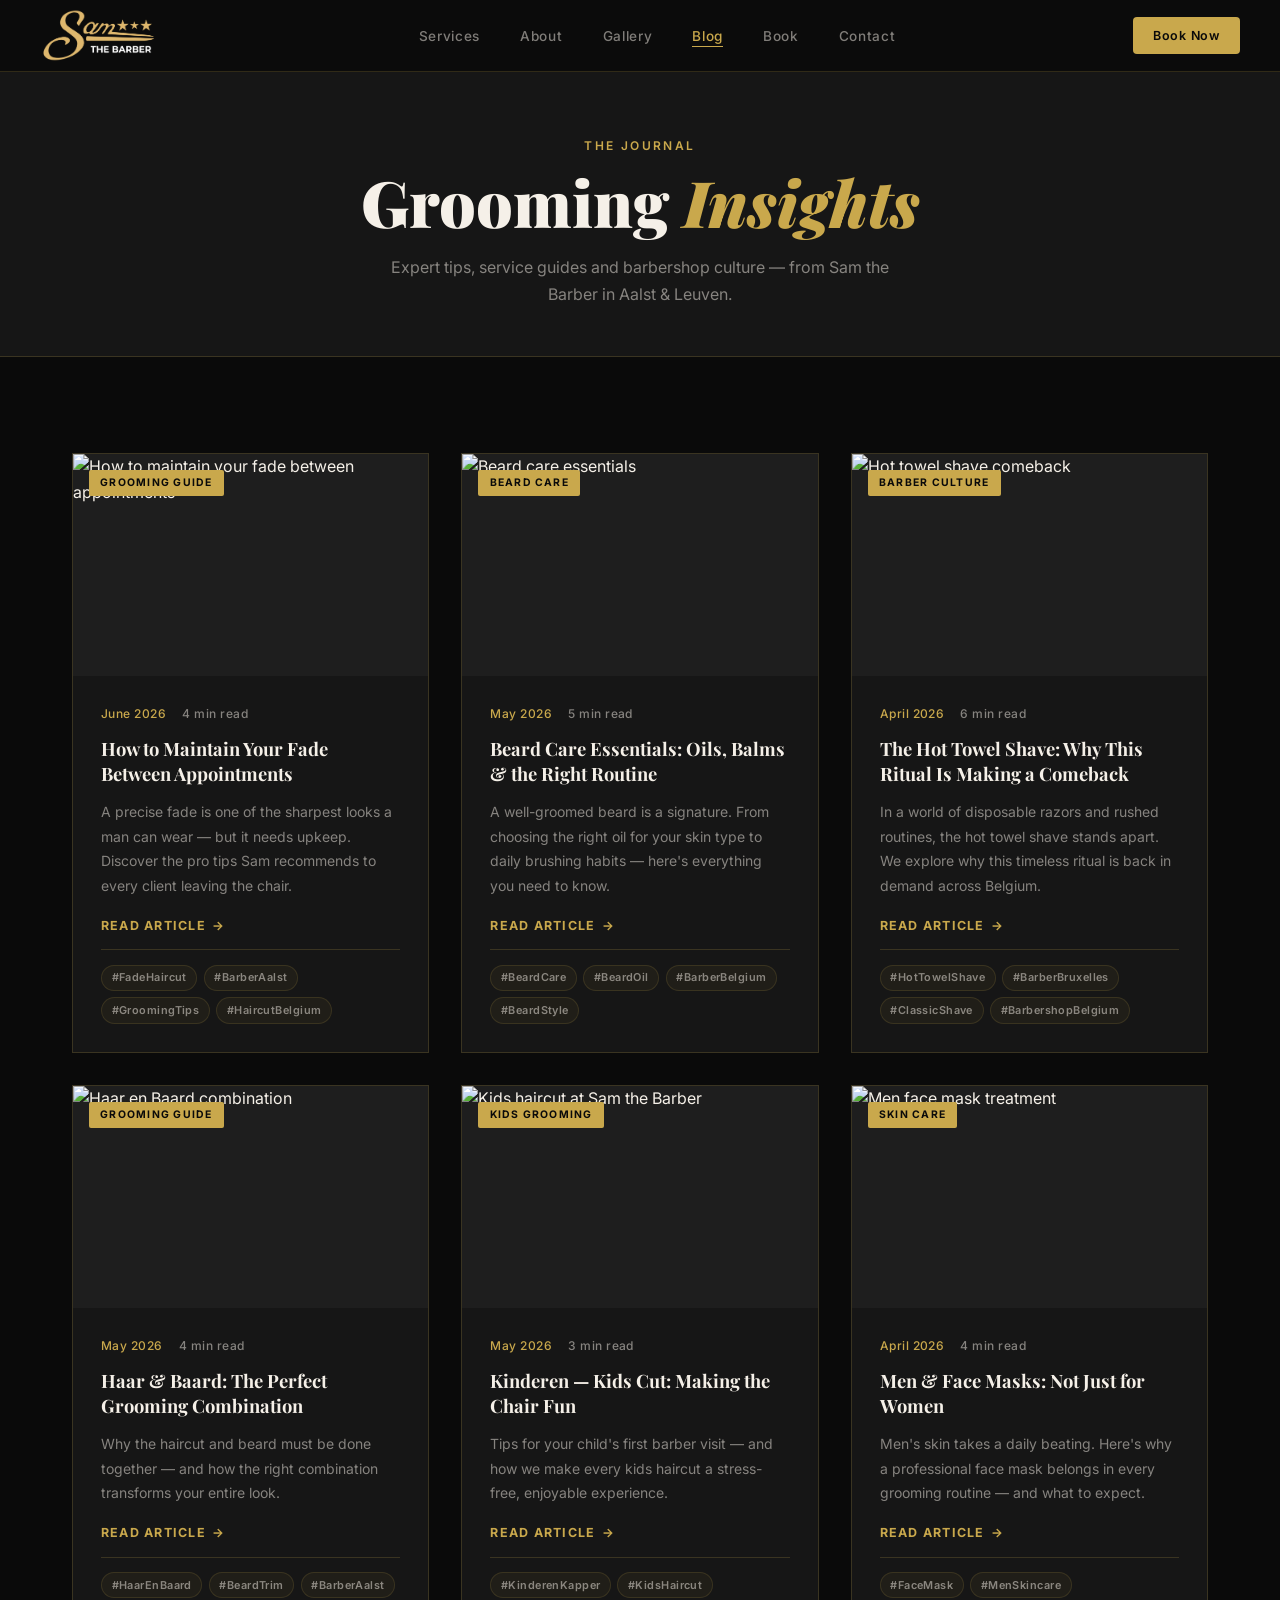
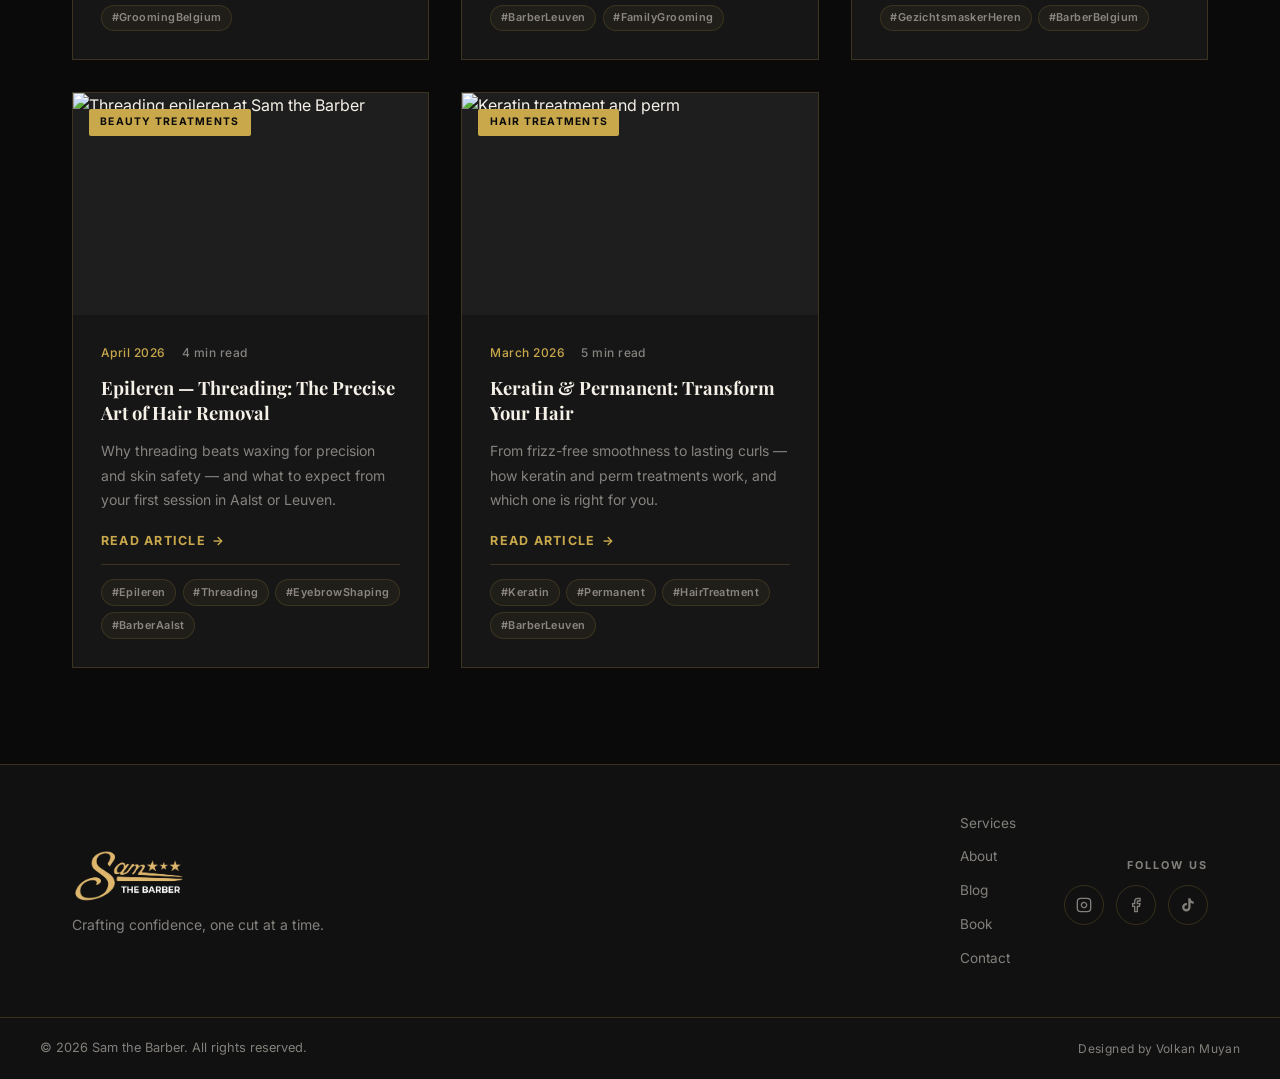
==== commit 091aa481: "Fix photos, narrow scissors cursor, add snip animation to blog page - Replace hero photo fallbacks e" ====
--- a/blog.html
+++ b/blog.html
@@ -62,7 +62,7 @@
         <article class="blog-card" itemscope itemtype="https://schema.org/BlogPosting">
           <a href="blog-1.html" class="blog-card-image-wrap">
             <div class="blog-card-image">
-              <img src="https://images.unsplash.com/photo-1503951914875-452162b0f3f1?auto=format&fit=crop&w=800&q=80" alt="How to maintain your fade between appointments" itemprop="image" onerror="this.src='herohoto.jpg'" />
+              <img src="https://images.unsplash.com/photo-1503951914875-452162b0f3f1?auto=format&fit=crop&w=800&q=80" alt="How to maintain your fade between appointments" itemprop="image" />
             </div>
             <span class="blog-category">Grooming Guide</span>
           </a>
@@ -88,7 +88,7 @@
         <article class="blog-card" itemscope itemtype="https://schema.org/BlogPosting">
           <a href="blog-2.html" class="blog-card-image-wrap">
             <div class="blog-card-image">
-              <img src="https://images.unsplash.com/photo-1621605815971-1bba7d0a4c40?auto=format&fit=crop&w=800&q=80" alt="Beard care essentials" itemprop="image" onerror="this.src='herohoto.jpg'" />
+              <img src="https://images.unsplash.com/photo-1621605815971-1bba7d0a4c40?auto=format&fit=crop&w=800&q=80" alt="Beard care essentials" itemprop="image" />
             </div>
             <span class="blog-category">Beard Care</span>
           </a>
@@ -114,7 +114,7 @@
         <article class="blog-card" itemscope itemtype="https://schema.org/BlogPosting">
           <a href="blog-3.html" class="blog-card-image-wrap">
             <div class="blog-card-image">
-              <img src="https://images.unsplash.com/photo-1605497788044-5a32c7078486?auto=format&fit=crop&w=800&q=80" alt="Hot towel shave comeback" itemprop="image" onerror="this.src='herohoto.jpg'" />
+              <img src="https://images.unsplash.com/photo-1605497788044-5a32c7078486?auto=format&fit=crop&w=800&q=80" alt="Hot towel shave comeback" itemprop="image" />
             </div>
             <span class="blog-category">Barber Culture</span>
           </a>
@@ -140,7 +140,7 @@
         <article class="blog-card" itemscope itemtype="https://schema.org/BlogPosting">
           <a href="blog-4.html" class="blog-card-image-wrap">
             <div class="blog-card-image">
-              <img src="https://images.unsplash.com/photo-1503951914875-452162b0f3f1?auto=format&fit=crop&w=800&q=80" alt="Haar en Baard combination" itemprop="image" onerror="this.src='herohoto.jpg'" />
+              <img src="https://images.unsplash.com/photo-1503951914875-452162b0f3f1?auto=format&fit=crop&w=800&q=80" alt="Haar en Baard combination" itemprop="image" />
             </div>
             <span class="blog-category">Grooming Guide</span>
           </a>
@@ -166,7 +166,7 @@
         <article class="blog-card" itemscope itemtype="https://schema.org/BlogPosting">
           <a href="blog-5.html" class="blog-card-image-wrap">
             <div class="blog-card-image">
-              <img src="https://images.unsplash.com/photo-1585747860715-2ba37e788b70?auto=format&fit=crop&w=800&q=80" alt="Kids haircut at Sam the Barber" itemprop="image" onerror="this.src='herohoto.jpg'" />
+              <img src="https://images.unsplash.com/photo-1585747860715-2ba37e788b70?auto=format&fit=crop&w=800&q=80" alt="Kids haircut at Sam the Barber" itemprop="image" />
             </div>
             <span class="blog-category">Kids Grooming</span>
           </a>
@@ -192,7 +192,7 @@
         <article class="blog-card" itemscope itemtype="https://schema.org/BlogPosting">
           <a href="blog-6.html" class="blog-card-image-wrap">
             <div class="blog-card-image">
-              <img src="https://images.unsplash.com/photo-1622286342621-4bd3a3f36461?auto=format&fit=crop&w=800&q=80" alt="Men face mask treatment" itemprop="image" onerror="this.src='herohoto.jpg'" />
+              <img src="https://images.unsplash.com/photo-1622286342621-4bd3a3f36461?auto=format&fit=crop&w=800&q=80" alt="Men face mask treatment" itemprop="image" />
             </div>
             <span class="blog-category">Skin Care</span>
           </a>
@@ -218,7 +218,7 @@
         <article class="blog-card" itemscope itemtype="https://schema.org/BlogPosting">
           <a href="blog-7.html" class="blog-card-image-wrap">
             <div class="blog-card-image">
-              <img src="https://images.unsplash.com/photo-1519735777090-ec97162dc266?auto=format&fit=crop&w=800&q=80" alt="Threading epileren at Sam the Barber" itemprop="image" onerror="this.src='herohoto.jpg'" />
+              <img src="https://images.unsplash.com/photo-1519735777090-ec97162dc266?auto=format&fit=crop&w=800&q=80" alt="Threading epileren at Sam the Barber" itemprop="image" />
             </div>
             <span class="blog-category">Beauty Treatments</span>
           </a>
@@ -244,7 +244,7 @@
         <article class="blog-card" itemscope itemtype="https://schema.org/BlogPosting">
           <a href="blog-8.html" class="blog-card-image-wrap">
             <div class="blog-card-image">
-              <img src="https://images.unsplash.com/photo-1522337360788-8b13dee7a37e?auto=format&fit=crop&w=800&q=80" alt="Keratin treatment and perm" itemprop="image" onerror="this.src='herohoto.jpg'" />
+              <img src="https://images.unsplash.com/photo-1522337360788-8b13dee7a37e?auto=format&fit=crop&w=800&q=80" alt="Keratin treatment and perm" itemprop="image" />
             </div>
             <span class="blog-category">Hair Treatments</span>
           </a>
@@ -305,6 +305,22 @@
     </div>
   </footer>
 
+  <!-- CUSTOM CURSOR -->
+  <div id="cursor" aria-hidden="true">
+    <svg viewBox="0 0 24 24" fill="none" stroke="currentColor" stroke-width="1.4" stroke-linecap="round" stroke-linejoin="round">
+      <g class="blade-top">
+        <circle cx="5" cy="8.5" r="2.5"/>
+        <line x1="7" y1="9.5" x2="10" y2="12"/>
+        <line x1="10" y1="12" x2="22" y2="11"/>
+      </g>
+      <g class="blade-bottom">
+        <circle cx="5" cy="15.5" r="2.5"/>
+        <line x1="7" y1="14.5" x2="10" y2="12"/>
+        <line x1="10" y1="12" x2="22" y2="13"/>
+      </g>
+    </svg>
+  </div>
+
   <script>
     const hamburger = document.getElementById('hamburger');
     const mobileMenu = document.getElementById('mobileMenu');
@@ -321,5 +337,26 @@
       });
     });
   </script>
+
+  <script>
+    (function () {
+      if (window.matchMedia('(pointer: coarse)').matches) return;
+      const cursor = document.getElementById('cursor');
+      document.body.classList.add('has-custom-cursor');
+      const HW = 19;
+      document.addEventListener('mousemove', e => {
+        cursor.style.transform = `translate(${e.clientX - HW}px, ${e.clientY - HW}px)`;
+        cursor.style.opacity = '1';
+      }, { passive: true });
+      document.addEventListener('mousedown', () => cursor.classList.add('snip'));
+      document.addEventListener('mouseup',   () => cursor.classList.remove('snip'));
+      document.addEventListener('mouseleave', () => { cursor.style.opacity = '0'; });
+      document.addEventListener('mouseenter', () => { cursor.style.opacity = '1'; });
+      document.querySelectorAll('a, button, input, .blog-card').forEach(el => {
+        el.addEventListener('mouseenter', () => cursor.classList.add('hover'));
+        el.addEventListener('mouseleave', () => cursor.classList.remove('hover'));
+      });
+    })();
+  </script>
 </body>
 </html>
--- a/style.css
+++ b/style.css
@@ -1905,7 +1905,6 @@
 }
 
 #cursor.snip svg {
-  transform: rotate(-40deg) scaleY(0.68);
   filter: drop-shadow(0 1px 12px rgba(201, 168, 76, 0.7));
 }
 
@@ -1914,3 +1913,32 @@
   filter: drop-shadow(0 1px 10px rgba(201, 168, 76, 0.6));
 }
 
+.blade-top, .blade-bottom {
+  transform-box: view-box;
+  transform-origin: 10px 12px;
+}
+
+@keyframes blade-snip-top {
+  0%   { transform: rotate(0deg); }
+  18%  { transform: rotate(10deg); }
+  52%  { transform: rotate(-14deg); }
+  78%  { transform: rotate(-3deg); }
+  100% { transform: rotate(0deg); }
+}
+
+@keyframes blade-snip-bottom {
+  0%   { transform: rotate(0deg); }
+  18%  { transform: rotate(-10deg); }
+  52%  { transform: rotate(14deg); }
+  78%  { transform: rotate(3deg); }
+  100% { transform: rotate(0deg); }
+}
+
+#cursor.snip .blade-top {
+  animation: blade-snip-top 0.45s cubic-bezier(0.22, 1, 0.36, 1) forwards;
+}
+
+#cursor.snip .blade-bottom {
+  animation: blade-snip-bottom 0.45s cubic-bezier(0.22, 1, 0.36, 1) forwards;
+}
+
